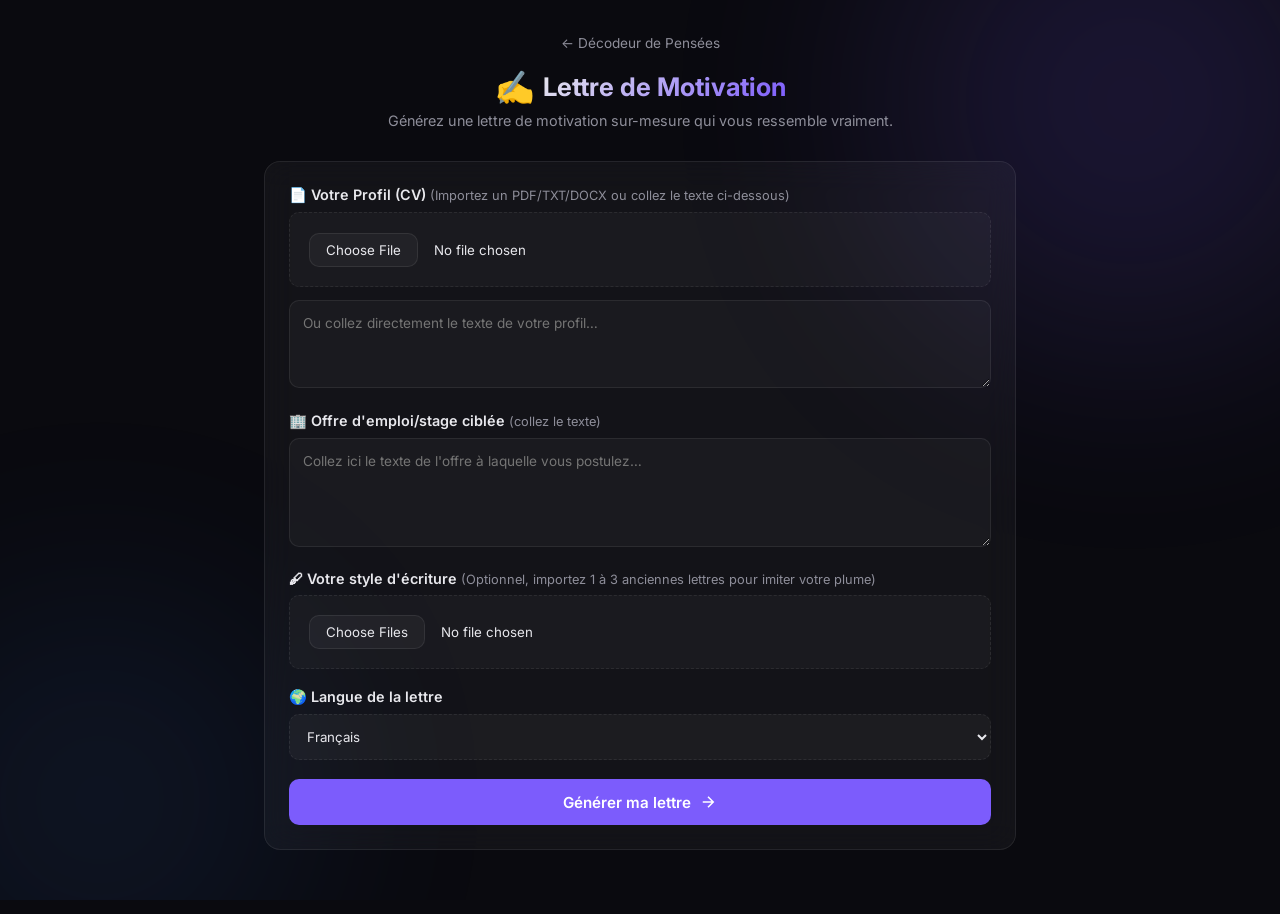
==== frontend/coverletter.html @ 7ef10757 "merci claude" ====
<!DOCTYPE html>
<html lang="fr">
<head>
    <meta charset="UTF-8">
    <meta name="viewport" content="width=device-width, initial-scale=1.0">
    <title>Générateur de Lettre — Décodeur de Pensées</title>
    <link href="https://fonts.googleapis.com/css2?family=Inter:wght@300;400;500;600;700&display=swap" rel="stylesheet">
    <link rel="stylesheet" href="interview.css">
    <link rel="stylesheet" href="coverletter.css">
</head>
<body>

    <div class="background-glow"></div>

    <main class="container">
        <!-- Header -->
        <header class="header">
            <a href="/" class="back-link">← Décodeur de Pensées</a>
            <div class="logo">
                <span class="logo-icon">✍️</span>
                <h1>Lettre de Motivation</h1>
            </div>
            <p class="subtitle">Générez une lettre de motivation sur-mesure qui vous ressemble vraiment.</p>
        </header>

        <!-- Phase 1: Setup Form -->
        <section class="setup-section" id="setup-section">
            <div class="setup-card">
                <!-- CV Input -->
                <div class="field-group">
                    <label for="cv-file">📄 Votre Profil (CV) <span class="hint">(Importez un PDF/TXT/DOCX ou collez le texte ci-dessous)</span></label>
                    <input type="file" id="cv-file" accept=".pdf,.txt,.docx" class="file-input" style="margin-bottom: 0.8rem;">
                    <textarea id="cv-input" rows="3" placeholder="Ou collez directement le texte de votre profil…"></textarea>
                </div>

                <!-- Job Offer Input -->
                <div class="field-group">
                    <label for="offer-input">🏢 Offre d'emploi/stage ciblée <span class="hint">(collez le texte)</span></label>
                    <textarea id="offer-input" rows="4" placeholder="Collez ici le texte de l'offre à laquelle vous postulez…"></textarea>
                </div>

                <!-- Style Examples (Optional) -->
                <div class="field-group">
                    <label>🖋 Votre style d'écriture <span class="hint">(Optionnel, importez 1 à 3 anciennes lettres pour imiter votre plume)</span></label>
                    <input type="file" id="examples-files" accept=".pdf,.txt,.docx" class="file-input" multiple>
                </div>
                
                <!-- Language Selection -->
                <div class="field-group">
                    <label for="language-select">🌍 Langue de la lettre</label>
                    <select id="language-select" class="file-input" style="padding: 0.8rem; background-color: var(--surface);">
                        <option value="français">Français</option>
                        <option value="anglais">Anglais</option>
                    </select>
                </div>

                <button class="btn-start" id="btn-generate">
                    Générer ma lettre
                    <svg viewBox="0 0 24 24" fill="none" stroke="currentColor" stroke-width="2" width="18" height="18"><path d="M5 12h14M12 5l7 7-7 7"/></svg>
                </button>
            </div>
        </section>

        <!-- Phase 2: Loading feedback -->
        <section class="loading-section" id="loading-section" hidden>
            <div class="loader-container">
                <div class="loader"></div>
                <p class="status-text" id="status-text">Rédaction en cours… Cela prend généralement 10 à 20 secondes.</p>
            </div>
        </section>

        <!-- Phase 3: Result -->
        <section class="result-section" id="result-section" hidden>
            <div class="result-card">
                <h2>Tada ! Voici votre proposition :</h2>
                
                <div class="summary-box" id="result-summary">
                    <!-- Explain what choices AI made -->
                </div>

                <div class="letter-container">
                    <button class="btn-copy" id="btn-copy" aria-label="Copier la lettre" title="Copier au presse-papier">
                        <svg viewBox="0 0 24 24" fill="none" stroke="currentColor" stroke-width="2" width="18" height="18">
                            <rect x="9" y="9" width="13" height="13" rx="2" ry="2"/>
                            <path d="M5 15H4a2 2 0 0 1-2-2V4a2 2 0 0 1 2-2h9a2 2 0 0 1 2 2v1"/>
                        </svg> Copier
                    </button>
                    <div id="letter-content" class="letter-content"></div>
                </div>
                
                <!-- Revision Area -->
                <div class="revision-area" id="revision-area">
                    <h3>Une modification à apporter ?</h3>
                    <div class="field-group">
                        <textarea id="revision-input" rows="2" placeholder="Ex: Rends-la plus courte, adopte un ton plus formel, ajoute une mention sur mon permis..."></textarea>
                    </div>
                    <button class="btn-secondary" id="btn-revise">
                        Modifier la lettre
                        <svg viewBox="0 0 24 24" fill="none" stroke="currentColor" stroke-width="2" width="16" height="16" style="margin-left: 0.5rem;"><path d="M12 20h9M16.5 3.5a2.121 2.121 0 0 1 3 3L7 19l-4 1 1-4L16.5 3.5z"/></svg>
                    </button>
                    <p class="status-text hidden" id="revision-status">Mise à jour en cours…</p>
                </div>
            </div>

            <button class="btn-start" id="btn-new" style="margin-top: 2rem;">
                🔄 Nouvelle lettre
            </button>
        </section>
    </main>

    <script src="coverletter.js"></script>
</body>
</html>
---- frontend/interview.css ----
/* ============================================================
   Coach Entretien — Styles
   Same dark theme as main app + chat UI + feedback cards
   ============================================================ */

*,
*::before,
*::after {
    margin: 0;
    padding: 0;
    box-sizing: border-box;
}

:root {
    --font: 'Inter', -apple-system, BlinkMacSystemFont, 'Segoe UI', sans-serif;
    --bg: #0a0a0f;
    --surface: rgba(255, 255, 255, 0.04);
    --surface-hover: rgba(255, 255, 255, 0.07);
    --border: rgba(255, 255, 255, 0.08);
    --text: #e8e8ed;
    --text-muted: #8e8e9a;
    --accent: #7c5cfc;
    --accent-glow: rgba(124, 92, 252, 0.35);
    --accent-soft: rgba(124, 92, 252, 0.12);
    --red: #ff4d6a;
    --green: #34d399;
    --orange: #fb923c;
    --blue: #60a5fa;
    --radius: 16px;
    --radius-sm: 10px;
    --transition: 0.25s cubic-bezier(0.4, 0, 0.2, 1);
}

body {
    font-family: var(--font);
    background: var(--bg);
    color: var(--text);
    min-height: 100vh;
    overflow-x: hidden;
    -webkit-font-smoothing: antialiased;
}

.background-glow {
    position: fixed;
    inset: 0;
    z-index: -1;
    overflow: hidden;
}

.background-glow::before,
.background-glow::after {
    content: '';
    position: absolute;
    border-radius: 50%;
    filter: blur(120px);
    animation: floatGlow 12s ease-in-out infinite alternate;
}

.background-glow::before {
    width: 500px;
    height: 500px;
    background: var(--accent);
    top: -150px;
    right: -100px;
    opacity: 0.15;
}

.background-glow::after {
    width: 400px;
    height: 400px;
    background: #3b82f6;
    bottom: -100px;
    left: -100px;
    opacity: 0.1;
    animation-delay: 3s;
}

@keyframes floatGlow {
    0%   { transform: translate(0, 0) scale(1); }
    100% { transform: translate(40px, -30px) scale(1.15); }
}

/* --- Container --- */
.container {
    max-width: 800px;
    margin: 0 auto;
    padding: 2rem 1.5rem 4rem;
}

/* --- Header --- */
.header {
    text-align: center;
    margin-bottom: 2rem;
}

.back-link {
    display: inline-block;
    color: var(--text-muted);
    text-decoration: none;
    font-size: 0.85rem;
    margin-bottom: 1rem;
    transition: var(--transition);
}

.back-link:hover {
    color: var(--accent);
}

.logo {
    display: flex;
    align-items: center;
    justify-content: center;
    gap: 0.5rem;
    margin-bottom: 0.4rem;
}

.logo-icon {
    font-size: 2rem;
}

.header h1 {
    font-size: 1.6rem;
    font-weight: 700;
    background: linear-gradient(135deg, var(--text), var(--accent));
    -webkit-background-clip: text;
    -webkit-text-fill-color: transparent;
    background-clip: text;
}

.subtitle {
    color: var(--text-muted);
    font-size: 0.9rem;
}

/* --- Setup --- */
.setup-card {
    background: var(--surface);
    border: 1px solid var(--border);
    border-radius: var(--radius);
    padding: 1.5rem;
    backdrop-filter: blur(16px);
}

.field-group {
    margin-bottom: 1.2rem;
}

.field-group label {
    display: block;
    font-size: 0.9rem;
    font-weight: 600;
    margin-bottom: 0.5rem;
}

.hint {
    font-weight: 400;
    color: var(--text-muted);
    font-size: 0.8rem;
}

.field-group textarea {
    width: 100%;
    background: rgba(255, 255, 255, 0.03);
    border: 1px solid var(--border);
    border-radius: var(--radius-sm);
    padding: 0.8rem;
    color: var(--text);
    font-family: var(--font);
    font-size: 0.85rem;
    resize: vertical;
    transition: var(--transition);
    line-height: 1.5;
}

.field-group textarea:focus {
    outline: none;
    border-color: var(--accent);
    box-shadow: 0 0 0 3px var(--accent-soft);
}

/* File Input */
.file-input {
    width: 100%;
    background: rgba(255, 255, 255, 0.03);
    border: 1px dashed var(--border);
    border-radius: var(--radius-sm);
    padding: 1.2rem;
    color: var(--text);
    font-family: var(--font);
    cursor: pointer;
    transition: var(--transition);
}

.file-input:hover {
    border-color: var(--accent);
    background: var(--surface-hover);
}

.file-input::file-selector-button {
    background: var(--surface);
    border: 1px solid var(--border);
    border-radius: var(--radius-sm);
    color: var(--text);
    padding: 0.5rem 1rem;
    margin-right: 1rem;
    cursor: pointer;
    transition: var(--transition);
    font-family: var(--font);
}

.file-input::file-selector-button:hover {
    background: var(--surface-hover);
    border-color: var(--accent);
}

.btn-start {
    width: 100%;
    display: flex;
    align-items: center;
    justify-content: center;
    gap: 0.5rem;
    padding: 0.85rem;
    background: var(--accent);
    color: #fff;
    border: none;
    border-radius: var(--radius-sm);
    font-family: var(--font);
    font-size: 0.95rem;
    font-weight: 600;
    cursor: pointer;
    transition: var(--transition);
}

.btn-start:hover {
    background: #6a4ce0;
    transform: translateY(-1px);
}

.btn-start:disabled {
    opacity: 0.5;
    cursor: not-allowed;
    transform: none;
}

/* --- Chat --- */
.chat-section {
    display: flex;
    flex-direction: column;
    gap: 1rem;
}

.chat-messages {
    display: flex;
    flex-direction: column;
    gap: 0.6rem;
    max-height: 55vh;
    overflow-y: auto;
    padding: 0.5rem;
    scroll-behavior: smooth;
}

.chat-messages::-webkit-scrollbar {
    width: 4px;
}

.chat-messages::-webkit-scrollbar-track {
    background: transparent;
}

.chat-messages::-webkit-scrollbar-thumb {
    background: var(--border);
    border-radius: 2px;
}

/* Bubbles */
.bubble {
    max-width: 80%;
    padding: 0.8rem 1rem;
    border-radius: var(--radius);
    font-size: 0.9rem;
    line-height: 1.6;
    animation: fadeIn 0.3s ease-out;
}

@keyframes fadeIn {
    from { opacity: 0; transform: translateY(8px); }
    to   { opacity: 1; transform: translateY(0); }
}

.bubble.assistant {
    align-self: flex-start;
    background: var(--surface);
    border: 1px solid var(--border);
    backdrop-filter: blur(16px);
}

.bubble.user {
    align-self: flex-end;
    background: var(--accent-soft);
    border: 1px solid rgba(124, 92, 252, 0.2);
    color: var(--text);
}

.bubble.typing {
    align-self: flex-start;
    background: var(--surface);
    border: 1px solid var(--border);
    color: var(--text-muted);
    font-style: italic;
}

.typing-dots::after {
    content: '';
    animation: dots 1.5s steps(3) infinite;
}

@keyframes dots {
    0%   { content: '.'; }
    33%  { content: '..'; }
    66%  { content: '...'; }
}

/* Input area */
.chat-input-area {
    display: flex;
    gap: 0.5rem;
    align-items: flex-end;
}

/* Voice Record Button */
.btn-voice-record {
    position: relative;
    width: 44px;
    height: 44px;
    flex-shrink: 0;
    display: flex;
    align-items: center;
    justify-content: center;
    background: var(--surface);
    border: 1px solid var(--border);
    border-radius: 50%;
    color: var(--text-muted);
    cursor: pointer;
    transition: var(--transition);
}

.btn-voice-record:hover {
    color: var(--text);
    border-color: var(--text-muted);
}

.btn-voice-record .record-inner {
    position: relative;
    z-index: 2;
    display: flex;
    align-items: center;
    justify-content: center;
}

.btn-voice-record .pulse-ring {
    position: absolute;
    top: 0; right: 0; bottom: 0; left: 0;
    border-radius: 50%;
    border: 2px solid transparent;
    z-index: 1;
    transition: var(--transition);
}

/* Recording State */
.btn-voice-record.recording {
    background: var(--red);
    color: #fff;
    border-color: var(--red);
}

.btn-voice-record.recording .pulse-ring {
    border-color: var(--red);
    animation: pulse 1.5s cubic-bezier(0.2, 0.8, 0.2, 1) infinite;
}

.btn-voice-record.recording .mic-icon { display: none; }
.btn-voice-record.recording .stop-icon { display: block; font-size: 1.1rem; }

@keyframes pulse {
    0% { transform: scale(1); opacity: 0.8; }
    100% { transform: scale(1.6); opacity: 0; }
}

.chat-input-area textarea {
    flex: 1;
    background: var(--surface);
    border: 1px solid var(--border);
    border-radius: var(--radius-sm);
    padding: 0.7rem 0.9rem;
    color: var(--text);
    font-family: var(--font);
    font-size: 0.9rem;
    resize: none;
    line-height: 1.5;
    transition: var(--transition);
}

.chat-input-area textarea:focus {
    outline: none;
    border-color: var(--accent);
}

.btn-send {
    width: 44px;
    height: 44px;
    flex-shrink: 0;
    display: flex;
    align-items: center;
    justify-content: center;
    background: var(--accent);
    border: none;
    border-radius: var(--radius-sm);
    color: #fff;
    cursor: pointer;
    transition: var(--transition);
}

.btn-send:hover {
    background: #6a4ce0;
}

.btn-send:disabled {
    opacity: 0.4;
    cursor: not-allowed;
}

.btn-end {
    align-self: center;
    background: transparent;
    color: var(--text-muted);
    border: 1px solid var(--border);
    border-radius: var(--radius-sm);
    padding: 0.55rem 1.2rem;
    font-family: var(--font);
    font-size: 0.8rem;
    font-weight: 500;
    cursor: pointer;
    transition: var(--transition);
}

.btn-end:hover {
    border-color: var(--red);
    color: var(--red);
}

/* --- Loading --- */
.loading-section {
    margin-top: 2rem;
}

.loader-container {
    display: flex;
    flex-direction: column;
    align-items: center;
    gap: 1.2rem;
}

.loader {
    width: 44px;
    height: 44px;
    border: 3px solid var(--border);
    border-top-color: var(--accent);
    border-radius: 50%;
    animation: spin 0.8s linear infinite;
}

@keyframes spin {
    to { transform: rotate(360deg); }
}

.status-text {
    color: var(--text-muted);
    font-size: 0.95rem;
}

/* --- Feedback --- */
.feedback-section {
    animation: fadeIn 0.5s ease-out;
}

.feedback-header-card {
    background: var(--surface);
    border: 1px solid var(--border);
    border-radius: var(--radius);
    padding: 2rem;
    text-align: center;
    backdrop-filter: blur(16px);
    margin-bottom: 1.5rem;
}

.feedback-header-card h2 {
    font-size: 1.1rem;
    margin-bottom: 1.2rem;
}

.score-circle {
    display: inline-flex;
    align-items: baseline;
    justify-content: center;
    gap: 2px;
    width: 90px;
    height: 90px;
    border-radius: 50%;
    border: 3px solid var(--accent);
    margin-bottom: 1rem;
    display: flex;
    align-items: center;
    justify-content: center;
    margin-left: auto;
    margin-right: auto;
}

.score-value {
    font-size: 2rem;
    font-weight: 700;
    color: var(--accent);
}

.score-label {
    font-size: 0.9rem;
    color: var(--text-muted);
}

.feedback-summary {
    color: var(--text-muted);
    font-size: 0.9rem;
    line-height: 1.6;
}

/* Columns */
.feedback-columns {
    display: grid;
    grid-template-columns: 1fr;
    gap: 1rem;
    margin-bottom: 1.5rem;
}

@media (min-width: 580px) {
    .feedback-columns {
        grid-template-columns: 1fr 1fr;
    }
}

.feedback-col h3 {
    font-size: 0.95rem;
    margin-bottom: 0.8rem;
}

.feedback-point {
    background: var(--surface);
    border: 1px solid var(--border);
    border-radius: var(--radius-sm);
    padding: 0.8rem;
    margin-bottom: 0.5rem;
    backdrop-filter: blur(16px);
}

.feedback-point .fp-topic {
    font-weight: 600;
    font-size: 0.85rem;
    margin-bottom: 0.3rem;
}

.feedback-point .fp-comment {
    font-size: 0.82rem;
    color: var(--text-muted);
    line-height: 1.5;
}

.feedback-point.fort {
    border-left: 3px solid var(--green);
}

.feedback-point.improve {
    border-left: 3px solid var(--orange);
}

/* Advice card */
.advice-card {
    background: var(--accent-soft);
    border: 1px solid rgba(124, 92, 252, 0.2);
    border-radius: var(--radius);
    padding: 1.2rem;
    margin-bottom: 1.5rem;
}

.advice-card h3 {
    font-size: 0.9rem;
    margin-bottom: 0.5rem;
}

.advice-card p {
    font-size: 0.88rem;
    color: var(--text-muted);
    line-height: 1.6;
}

/* New interview button */
.btn-new-interview {
    display: block;
    margin: 0 auto;
    background: var(--surface);
    border: 1px solid var(--border);
    border-radius: var(--radius-sm);
    padding: 0.7rem 1.4rem;
    color: var(--text);
    font-family: var(--font);
    font-size: 0.9rem;
    font-weight: 600;
    cursor: pointer;
    transition: var(--transition);
}

.btn-new-interview:hover {
    background: var(--surface-hover);
    transform: translateY(-1px);
}

/* --- Utility --- */
[hidden] {
    display: none !important;
}
---- frontend/coverletter.css ----
/* Cover Letter specific styles */

.result-section {
    width: 100%;
    margin-top: 2rem;
    animation: slideUp 0.8s ease-out;
}

.result-card {
    background: var(--surface);
    border: 1px solid var(--border);
    backdrop-filter: blur(10px);
    -webkit-backdrop-filter: blur(10px);
    border-radius: var(--radius-lg);
    padding: 2.5rem;
    color: var(--text);
}

.result-card h2 {
    color: var(--text-heading);
    font-size: 1.5rem;
    margin-bottom: 1.5rem;
    border-bottom: 1px solid var(--border-light);
    padding-bottom: 0.5rem;
}

.summary-box {
    background: rgba(var(--accent-rgb), 0.1);
    border-left: 4px solid var(--accent);
    padding: 1.5rem;
    border-radius: 0 var(--radius-sm) var(--radius-sm) 0;
    margin-bottom: 2rem;
    color: var(--text-muted);
    font-size: 0.95rem;
    line-height: 1.6;
}

.letter-container {
    background: #ffffff; /* White background to look like a real document */
    color: #1a1a1a;
    border-radius: var(--radius-sm);
    padding: 3rem 2.5rem;
    box-shadow: 0 4px 20px rgba(0,0,0,0.15);
    position: relative;
    font-family: "Times New Roman", Times, serif; /* Classic document font */
    font-size: 1.1rem;
    line-height: 1.7;
    white-space: pre-wrap;
    text-align: justify;
}

.btn-copy {
    position: absolute;
    top: 1rem;
    right: 1rem;
    background: var(--surface);
    color: var(--text);
    border: 1px solid var(--border);
    border-radius: var(--radius-sm);
    padding: 0.5rem 1rem;
    display: flex;
    align-items: center;
    gap: 0.5rem;
    cursor: pointer;
    font-size: 0.9rem;
    font-family: var(--font);
    transition: var(--transition);
}

.btn-copy:hover {
    background: var(--surface-hover);
    color: var(--accent);
    border-color: var(--accent);
}

.btn-copy.copied {
    border-color: #22c55e;
    color: #22c55e;
}

#btn-new {
    background: transparent;
    border: 1px solid var(--border);
    color: var(--text);
    width: auto;
    margin: 2rem auto 0;
    padding: 0.8rem 2rem;
}

#btn-new:hover {
    background: var(--surface-hover);
    border-color: var(--text);
}
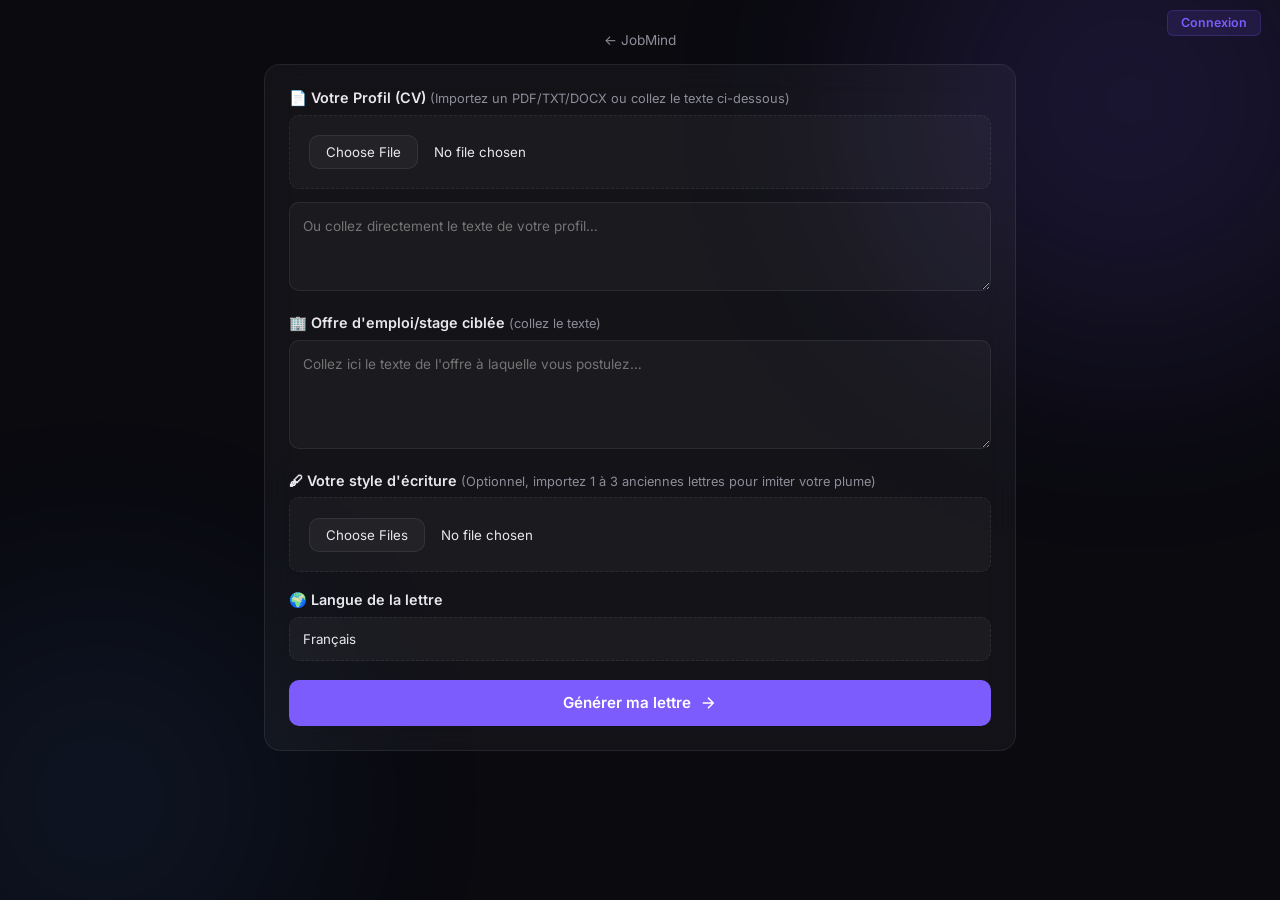
==== commit 308de12e: "feat: plateforme complète — lettre de motivation, entretien IA, analyse visuelle, recherche d'emploi" ====
--- a/frontend/coverletter.html
+++ b/frontend/coverletter.html
@@ -1,62 +1,66 @@
 <!DOCTYPE html>
 <html lang="fr">
+
 <head>
     <meta charset="UTF-8">
     <meta name="viewport" content="width=device-width, initial-scale=1.0">
-    <title>Générateur de Lettre — Décodeur de Pensées</title>
+    <title>Générateur de Lettre — JobMind</title>
     <link href="https://fonts.googleapis.com/css2?family=Inter:wght@300;400;500;600;700&display=swap" rel="stylesheet">
-    <link rel="stylesheet" href="interview.css">
-    <link rel="stylesheet" href="coverletter.css">
+    <link rel="stylesheet" href="interview.css?v=5">
+    <link rel="stylesheet" href="coverletter.css?v=3">
 </head>
+
 <body>
 
     <div class="background-glow"></div>
 
     <main class="container">
-        <!-- Header -->
-        <header class="header">
-            <a href="/" class="back-link">← Décodeur de Pensées</a>
-            <div class="logo">
-                <span class="logo-icon">✍️</span>
-                <h1>Lettre de Motivation</h1>
-            </div>
-            <p class="subtitle">Générez une lettre de motivation sur-mesure qui vous ressemble vraiment.</p>
-        </header>
+        <a href="/" class="back-link" style="display:block;text-align:center">← JobMind</a>
 
         <!-- Phase 1: Setup Form -->
         <section class="setup-section" id="setup-section">
             <div class="setup-card">
                 <!-- CV Input -->
                 <div class="field-group">
-                    <label for="cv-file">📄 Votre Profil (CV) <span class="hint">(Importez un PDF/TXT/DOCX ou collez le texte ci-dessous)</span></label>
-                    <input type="file" id="cv-file" accept=".pdf,.txt,.docx" class="file-input" style="margin-bottom: 0.8rem;">
-                    <textarea id="cv-input" rows="3" placeholder="Ou collez directement le texte de votre profil…"></textarea>
+                    <label for="cv-file">📄 Votre Profil (CV) <span class="hint">(Importez un PDF/TXT/DOCX ou collez le
+                            texte ci-dessous)</span></label>
+                    <input type="file" id="cv-file" accept=".pdf,.txt,.docx" class="file-input"
+                        style="margin-bottom: 0.8rem;">
+                    <textarea id="cv-input" rows="3"
+                        placeholder="Ou collez directement le texte de votre profil…"></textarea>
                 </div>
 
                 <!-- Job Offer Input -->
                 <div class="field-group">
-                    <label for="offer-input">🏢 Offre d'emploi/stage ciblée <span class="hint">(collez le texte)</span></label>
-                    <textarea id="offer-input" rows="4" placeholder="Collez ici le texte de l'offre à laquelle vous postulez…"></textarea>
+                    <label for="offer-input">🏢 Offre d'emploi/stage ciblée <span class="hint">(collez le
+                            texte)</span></label>
+                    <textarea id="offer-input" rows="4"
+                        placeholder="Collez ici le texte de l'offre à laquelle vous postulez…"></textarea>
                 </div>
 
                 <!-- Style Examples (Optional) -->
                 <div class="field-group">
-                    <label>🖋 Votre style d'écriture <span class="hint">(Optionnel, importez 1 à 3 anciennes lettres pour imiter votre plume)</span></label>
+                    <label>🖋 Votre style d'écriture <span class="hint">(Optionnel, importez 1 à 3 anciennes lettres
+                            pour imiter votre plume)</span></label>
                     <input type="file" id="examples-files" accept=".pdf,.txt,.docx" class="file-input" multiple>
                 </div>
-                
+
                 <!-- Language Selection -->
                 <div class="field-group">
                     <label for="language-select">🌍 Langue de la lettre</label>
-                    <select id="language-select" class="file-input" style="padding: 0.8rem; background-color: var(--surface);">
+                    <select id="language-select" class="file-input"
+                        style="padding: 0.8rem; background-color: var(--surface);">
                         <option value="français">Français</option>
                         <option value="anglais">Anglais</option>
                     </select>
                 </div>
 
+                <p id="generate-error" hidden style="color: #ff4d6a; margin-top: 0.5rem; font-size: 0.9rem;"></p>
                 <button class="btn-start" id="btn-generate">
                     Générer ma lettre
-                    <svg viewBox="0 0 24 24" fill="none" stroke="currentColor" stroke-width="2" width="18" height="18"><path d="M5 12h14M12 5l7 7-7 7"/></svg>
+                    <svg viewBox="0 0 24 24" fill="none" stroke="currentColor" stroke-width="2" width="18" height="18">
+                        <path d="M5 12h14M12 5l7 7-7 7" />
+                    </svg>
                 </button>
             </div>
         </section>
@@ -65,7 +69,8 @@
         <section class="loading-section" id="loading-section" hidden>
             <div class="loader-container">
                 <div class="loader"></div>
-                <p class="status-text" id="status-text">Rédaction en cours… Cela prend généralement 10 à 20 secondes.</p>
+                <p class="status-text" id="status-text">Rédaction en cours… Cela prend généralement 10 à 20 secondes.
+                </p>
             </div>
         </section>
 
@@ -73,41 +78,53 @@
         <section class="result-section" id="result-section" hidden>
             <div class="result-card">
                 <h2>Tada ! Voici votre proposition :</h2>
-                
-                <div class="summary-box" id="result-summary">
-                    <!-- Explain what choices AI made -->
+
+                <div class="match-score-box" id="match-score-box"
+                    style="margin-bottom: 1.5rem; text-align: center; border-radius: var(--radius); padding: 1rem; font-weight: 500;">
+                    <!-- Match score will be displayed here -->
                 </div>
 
                 <div class="letter-container">
-                    <button class="btn-copy" id="btn-copy" aria-label="Copier la lettre" title="Copier au presse-papier">
-                        <svg viewBox="0 0 24 24" fill="none" stroke="currentColor" stroke-width="2" width="18" height="18">
-                            <rect x="9" y="9" width="13" height="13" rx="2" ry="2"/>
-                            <path d="M5 15H4a2 2 0 0 1-2-2V4a2 2 0 0 1 2-2h9a2 2 0 0 1 2 2v1"/>
+                    <button class="btn-copy" id="btn-copy" aria-label="Copier la lettre"
+                        title="Copier au presse-papier">
+                        <svg viewBox="0 0 24 24" fill="none" stroke="currentColor" stroke-width="2" width="18"
+                            height="18">
+                            <rect x="9" y="9" width="13" height="13" rx="2" ry="2" />
+                            <path d="M5 15H4a2 2 0 0 1-2-2V4a2 2 0 0 1 2-2h9a2 2 0 0 1 2 2v1" />
                         </svg> Copier
                     </button>
                     <div id="letter-content" class="letter-content"></div>
                 </div>
-                
+
                 <!-- Revision Area -->
                 <div class="revision-area" id="revision-area">
                     <h3>Une modification à apporter ?</h3>
                     <div class="field-group">
-                        <textarea id="revision-input" rows="2" placeholder="Ex: Rends-la plus courte, adopte un ton plus formel, ajoute une mention sur mon permis..."></textarea>
+                        <textarea id="revision-input" rows="2"
+                            placeholder="Ex: Rends-la plus courte, adopte un ton plus formel, ajoute une mention sur mon permis..."></textarea>
                     </div>
                     <button class="btn-secondary" id="btn-revise">
                         Modifier la lettre
-                        <svg viewBox="0 0 24 24" fill="none" stroke="currentColor" stroke-width="2" width="16" height="16" style="margin-left: 0.5rem;"><path d="M12 20h9M16.5 3.5a2.121 2.121 0 0 1 3 3L7 19l-4 1 1-4L16.5 3.5z"/></svg>
+                        <svg viewBox="0 0 24 24" fill="none" stroke="currentColor" stroke-width="2" width="16"
+                            height="16" style="margin-left: 0.5rem;">
+                            <path d="M12 20h9M16.5 3.5a2.121 2.121 0 0 1 3 3L7 19l-4 1 1-4L16.5 3.5z" />
+                        </svg>
                     </button>
-                    <p class="status-text hidden" id="revision-status">Mise à jour en cours…</p>
+                    <div id="revision-status" class="revision-status hidden">
+                        <div class="loader-mini"></div>
+                        <span>Mise à jour en cours…</span>
+                    </div>
                 </div>
-            </div>
 
-            <button class="btn-start" id="btn-new" style="margin-top: 2rem;">
-                🔄 Nouvelle lettre
-            </button>
+
+                <button class="btn-start" id="btn-new" style="margin-top: 2rem;">
+                    🔄 Nouvelle lettre
+                </button>
         </section>
     </main>
 
-    <script src="coverletter.js"></script>
+    <script src="auth.js?v=4"></script>
+    <script src="coverletter.js?v=2"></script>
 </body>
-</html>
+
+</html>
--- a/frontend/interview.css
+++ b/frontend/interview.css
@@ -94,7 +94,8 @@
 }
 
 .back-link {
-    display: inline-block;
+    display: block;
+    text-align: center;
     color: var(--text-muted);
     text-decoration: none;
     font-size: 0.85rem;
@@ -446,6 +447,11 @@
 .btn-end:hover {
     border-color: var(--red);
     color: var(--red);
+}
+
+.btn-end:disabled {
+    opacity: 0.35;
+    cursor: not-allowed;
 }
 
 /* --- Loading --- */
@@ -621,7 +627,245 @@
     transform: translateY(-1px);
 }
 
-/* --- Utility --- */
-[hidden] {
-    display: none !important;
-}
+/* --- Webcam PiP --- */
+.webcam-pip {
+    position: fixed;
+    bottom: 2rem;
+    right: 2rem;
+    width: 240px;
+    background: var(--bg);
+    border: 1px solid var(--accent);
+    border-radius: var(--radius-sm);
+    overflow: hidden;
+    box-shadow: 0 12px 40px rgba(0, 0, 0, 0.5), 0 0 0 1px var(--accent-glow);
+    z-index: 1000;
+    animation: slideInUp 0.4s cubic-bezier(0.16, 1, 0.3, 1);
+}
+
+@keyframes slideInUp {
+    from { opacity: 0; transform: translateY(20px); }
+    to { opacity: 1; transform: translateY(0); }
+}
+
+.webcam-pip video {
+    width: 100%;
+    display: block;
+    aspect-ratio: 4/3;
+    object-fit: cover;
+}
+
+.webcam-pip-badge {
+    position: absolute;
+    top: 8px;
+    left: 8px;
+    background: rgba(0, 0, 0, 0.6);
+    backdrop-filter: blur(4px);
+    color: #fff;
+    font-size: 0.65rem;
+    padding: 2px 8px;
+    border-radius: 100px;
+    font-weight: 500;
+    display: flex;
+    align-items: center;
+    gap: 4px;
+    border: 1px solid rgba(255, 255, 255, 0.1);
+}
+
+.webcam-pip-badge::before {
+    content: '';
+    display: inline-block;
+    width: 6px;
+    height: 6px;
+    background: var(--red);
+    border-radius: 50%;
+    animation: pulseRed 1s ease-in-out infinite;
+}
+
+@keyframes pulseRed {
+    0%, 100% { opacity: 1; transform: scale(1); }
+    50% { opacity: 0.5; transform: scale(1.2); }
+}
+
+/* --- Webcam Toggle --- */
+.webcam-toggle-group {
+    background: rgba(255, 255, 255, 0.02);
+    border: 1px solid var(--border);
+    border-radius: var(--radius-sm);
+    padding: 1rem;
+    display: flex;
+    flex-direction: column;
+    gap: 0.3rem;
+    margin-bottom: 1.5rem !important;
+}
+
+.webcam-toggle-label {
+    display: flex;
+    align-items: center;
+    gap: 0.8rem;
+    cursor: pointer;
+    font-size: 0.9rem !important;
+    font-weight: 600 !important;
+    margin-bottom: 0 !important;
+    user-select: none;
+}
+
+#webcam-toggle {
+    appearance: none;
+    width: 36px;
+    height: 20px;
+    background: var(--surface-hover);
+    border-radius: 20px;
+    position: relative;
+    cursor: pointer;
+    transition: var(--transition);
+    border: 1px solid var(--border);
+}
+
+#webcam-toggle:checked {
+    background: var(--accent);
+    border-color: var(--accent);
+}
+
+#webcam-toggle::after {
+    content: '';
+    position: absolute;
+    top: 2px;
+    left: 2px;
+    width: 14px;
+    height: 14px;
+    background: #fff;
+    border-radius: 50%;
+    transition: var(--transition);
+}
+
+#webcam-toggle:checked::after {
+    left: 18px;
+}
+
+.webcam-toggle-group .hint {
+    margin-left: 0;
+}
+
+/* --- Visual Report --- */
+.visual-report-card {
+    background: var(--surface);
+    border: 1px solid var(--border);
+    border-radius: var(--radius);
+    padding: 1.5rem;
+    backdrop-filter: blur(16px);
+    margin-bottom: 1.5rem;
+    animation: fadeIn 0.6s ease-out;
+}
+
+.visual-report-card h2 {
+    font-size: 1rem;
+    margin-bottom: 1rem;
+    display: flex;
+    align-items: center;
+    gap: 0.5rem;
+}
+
+.visual-score-row {
+    display: flex;
+    align-items: center;
+    gap: 1rem;
+    margin-bottom: 1rem;
+}
+
+.visual-label {
+    font-size: 0.9rem;
+    color: var(--text-muted);
+}
+
+.visual-score-circle {
+    display: flex;
+    align-items: center;
+    justify-content: center;
+    gap: 2px;
+    width: 60px;
+    height: 60px;
+    border-radius: 50%;
+    border: 2px solid var(--blue);
+}
+
+.visual-score-circle .score-value {
+    font-size: 1.3rem;
+    color: var(--blue);
+}
+
+.visual-score-circle .score-label {
+    font-size: 0.7rem;
+}
+
+.visual-impression {
+    font-size: 0.92rem;
+    line-height: 1.6;
+    margin-bottom: 1.2rem;
+    padding-left: 1rem;
+    border-left: 2px solid var(--accent);
+}
+
+.visual-observations {
+    display: flex;
+    flex-wrap: wrap;
+    gap: 0.6rem;
+    margin-bottom: 1.5rem;
+}
+
+.visual-obs-item {
+    background: rgba(255, 255, 255, 0.02);
+    border: 1px solid var(--border);
+    border-radius: var(--radius-sm);
+    padding: 0.6rem 0.8rem;
+    display: flex;
+    flex-direction: column;
+    gap: 0.3rem;
+    flex: 1 1 calc(50% - 0.3rem);
+    min-width: 200px;
+}
+
+.visual-obs-badge {
+    font-size: 0.7rem;
+    font-weight: 700;
+    text-transform: uppercase;
+    letter-spacing: 0.05em;
+    padding: 2px 6px;
+    border-radius: 4px;
+    width: fit-content;
+}
+
+.badge-positif { background: var(--green); color: #000; }
+.badge-neutre { background: var(--blue); color: #fff; }
+.badge-ameliorer { background: var(--orange); color: #000; }
+
+.visual-obs-text {
+    font-size: 0.82rem;
+    line-height: 1.4;
+    color: var(--text-muted);
+}
+
+.visual-recommendations h3 {
+    font-size: 0.9rem;
+    margin-bottom: 0.6rem;
+    color: var(--text);
+}
+
+.visual-recommendations ul {
+    list-style: none;
+    padding-left: 0;
+}
+
+.visual-recommendations li {
+    font-size: 0.85rem;
+    color: var(--text-muted);
+    margin-bottom: 0.4rem;
+    position: relative;
+    padding-left: 1.2rem;
+}
+
+.visual-recommendations li::before {
+    content: '→';
+    position: absolute;
+    left: 0;
+    color: var(--accent);
+}
--- a/frontend/coverletter.css
+++ b/frontend/coverletter.css
@@ -36,13 +36,15 @@
 }
 
 .letter-container {
-    background: #ffffff; /* White background to look like a real document */
+    background: #ffffff;
+    /* White background to look like a real document */
     color: #1a1a1a;
     border-radius: var(--radius-sm);
     padding: 3rem 2.5rem;
-    box-shadow: 0 4px 20px rgba(0,0,0,0.15);
+    box-shadow: 0 4px 20px rgba(0, 0, 0, 0.15);
     position: relative;
-    font-family: "Times New Roman", Times, serif; /* Classic document font */
+    font-family: "Times New Roman", Times, serif;
+    /* Classic document font */
     font-size: 1.1rem;
     line-height: 1.7;
     white-space: pre-wrap;
@@ -91,3 +93,71 @@
     background: var(--surface-hover);
     border-color: var(--text);
 }
+
+#btn-revise {
+    background: var(--accent);
+    color: white;
+    border: none;
+    border-radius: var(--radius-sm);
+    padding: 0.8rem 1.5rem;
+    font-weight: 600;
+    cursor: pointer;
+    transition: var(--transition);
+    display: inline-flex;
+    align-items: center;
+    justify-content: center;
+    width: 100%;
+    margin-top: 1rem;
+}
+
+#btn-revise:hover {
+    background: #6b4afc;
+    box-shadow: 0 0 15px var(--accent-glow);
+    transform: translateY(-2px);
+}
+
+.revision-status {
+    display: flex;
+    align-items: center;
+    gap: 0.8rem;
+    margin-top: 1rem;
+    padding: 0.8rem;
+    background: rgba(var(--accent-rgb), 0.05);
+    border-radius: var(--radius-sm);
+    color: var(--text-muted);
+    font-size: 0.9rem;
+    animation: fadeIn 0.3s ease-out;
+}
+
+.revision-status.hidden {
+    display: none;
+}
+
+.loader-mini {
+    width: 16px;
+    height: 16px;
+    border: 2px solid var(--border);
+    border-top: 2px solid var(--accent);
+    border-radius: 50%;
+    animation: spin 0.8s linear infinite;
+}
+
+@keyframes spin {
+    to { transform: rotate(360deg); }
+}
+
+@keyframes fadeIn {
+    from { opacity: 0; transform: translateY(-5px); }
+    to { opacity: 1; transform: translateY(0); }
+}
+
+/* --- Select langue — force Safari à respecter le style Chrome --- */
+#language-select {
+    appearance: none;
+    -webkit-appearance: none;
+}
+
+#language-select option {
+    background: #1a1a2e;
+    color: var(--text);
+}
